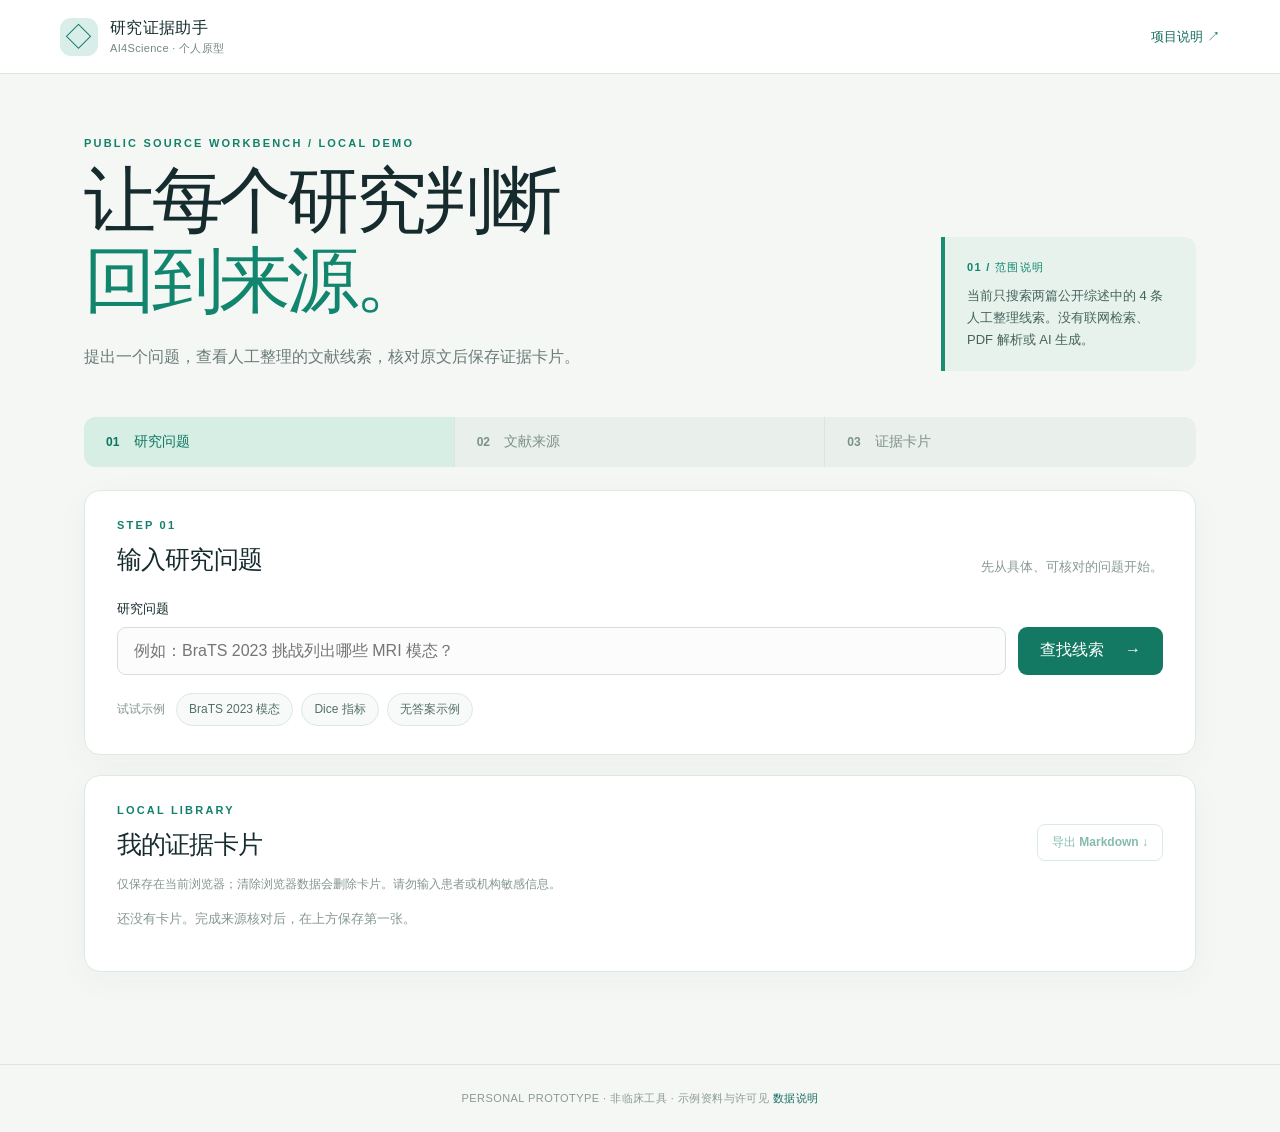
==== app/index.html @ b03d576d "Build traceable evidence product prototype" ====
<!doctype html>
<html lang="zh-CN">
<head>
  <meta charset="utf-8">
  <meta name="viewport" content="width=device-width, initial-scale=1">
  <title>研究证据助手｜本地演示</title>
  <link rel="stylesheet" href="styles.css">
</head>
<body>
  <header class="topbar">
    <div class="brand"><span class="brand-icon">◇</span><span>研究证据助手 <small>AI4Science · 个人原型</small></span></div>
    <a href="../README.md">项目说明 ↗</a>
  </header>
  <main>
    <section class="hero">
      <div><p class="eyebrow">PUBLIC SOURCE WORKBENCH / LOCAL DEMO</p><h1>让每个研究判断<br><em>回到来源。</em></h1><p class="lead">提出一个问题，查看人工整理的文献线索，核对原文后保存证据卡片。</p></div>
      <div class="hero-note"><span>01 / 范围说明</span><p>当前只搜索两篇公开综述中的 4 条人工整理线索。没有联网检索、PDF 解析或 AI 生成。</p></div>
    </section>
    <ol class="steps" aria-label="工作步骤"><li class="active">01 <span>研究问题</span></li><li>02 <span>文献来源</span></li><li>03 <span>证据卡片</span></li></ol>

    <section class="panel query-panel" aria-labelledby="query-title">
      <div class="section-head"><div><p class="eyebrow">STEP 01</p><h2 id="query-title">输入研究问题</h2></div><p>先从具体、可核对的问题开始。</p></div>
      <form id="query-form"><label for="question">研究问题</label><div class="query-row"><input id="question" name="question" type="text" maxlength="300" placeholder="例如：BraTS 2023 挑战列出哪些 MRI 模态？" autocomplete="off" required><button type="submit">查找线索 <span>→</span></button></div></form>
      <div class="examples"><span>试试示例</span><button type="button" data-example="BraTS 2023 挑战列出哪些 MRI 模态？">BraTS 2023 模态</button><button type="button" data-example="Dice 系数主要衡量什么？">Dice 指标</button><button type="button" data-example="SegMamba 在 BraTS 2023 上的 WT Dice 精确数值是多少？">无答案示例</button></div>
    </section>

    <section class="panel" id="results-panel" aria-labelledby="results-title" hidden>
      <div class="section-head"><div><p class="eyebrow">STEP 02</p><h2 id="results-title">文献与来源</h2></div><p id="results-count"></p></div>
      <div id="results" aria-live="polite"></div>
    </section>

    <section class="panel" id="editor-panel" aria-labelledby="editor-title" hidden>
      <div class="section-head"><div><p class="eyebrow">STEP 03</p><h2 id="editor-title">整理证据卡片</h2></div><p>写下你核对原文后的判断。</p></div>
      <div id="selected-source" class="selected-source"></div>
      <form id="card-form"><label for="judgment">我的判断 <span class="required">必填</span></label><textarea id="judgment" rows="3" maxlength="1000" required placeholder="只写来源可以支持的具体判断；如未核对，请勿保存。"></textarea><label for="limitation">局限与待核验</label><textarea id="limitation" rows="2" maxlength="1000" placeholder="例如：此处为综述的二手信息，需回看原始挑战资料。"></textarea><div class="form-actions"><button type="submit">保存卡片 <span>→</span></button><span id="save-message" role="status"></span></div></form>
    </section>

    <section class="panel library" aria-labelledby="library-title"><div class="section-head"><div><p class="eyebrow">LOCAL LIBRARY</p><h2 id="library-title">我的证据卡片</h2></div><button type="button" class="outline" id="export-button" disabled>导出 Markdown ↓</button></div><p class="privacy">仅保存在当前浏览器；清除浏览器数据会删除卡片。请勿输入患者或机构敏感信息。</p><div id="cards"></div></section>
  </main>
  <footer>PERSONAL PROTOTYPE · 非临床工具 · 示例资料与许可见 <a href="../data/README.md">数据说明</a></footer>
  <script type="module" src="main.mjs"></script>
</body>
</html>
---- app/styles.css ----
:root{font-family:Inter,"Segoe UI","Microsoft YaHei",sans-serif;color:#152b2d;background:#f5f7f4;font-synthesis:none}*{box-sizing:border-box}html{scroll-behavior:smooth}body{margin:0}button,input,textarea{font:inherit}button{cursor:pointer}a{color:#146b5f;text-decoration:none}a:hover{text-decoration:underline}.topbar{height:74px;border-bottom:1px solid #dce5df;background:#fff;display:flex;align-items:center;justify-content:space-between;padding:0 max(24px,calc((100vw - 1160px)/2))}.topbar>a{font-size:13px;font-weight:700}.brand{display:flex;align-items:center;gap:12px;font-weight:800;letter-spacing:.02em}.brand small{display:block;color:#738883;font-size:11px;font-weight:500;margin-top:2px}.brand-icon{width:38px;height:38px;display:grid;place-items:center;border-radius:11px;background:#d9eee8;color:#0d7765;font-size:27px}main{max-width:1160px;margin:auto;padding:0 24px 72px}.hero{display:flex;justify-content:space-between;gap:48px;align-items:end;padding:63px 0 46px}.eyebrow{margin:0 0 12px;color:#13806b;font-size:11px;font-weight:800;letter-spacing:.2em}.hero h1{font-size:clamp(42px,6vw,72px);line-height:1.11;letter-spacing:-.06em;margin:0}.hero h1 em{font-style:normal;color:#11856d}.lead{color:#687b78;font-size:16px;margin:22px 0 0;line-height:1.75}.hero-note{width:255px;flex-shrink:0;background:#e7f2ed;border-left:4px solid #1a8c72;padding:20px 22px;border-radius:0 12px 12px 0}.hero-note span{font-size:11px;color:#11856d;font-weight:800;letter-spacing:.12em}.hero-note p{font-size:13px;line-height:1.7;margin:10px 0 0;color:#45635b}.steps{display:grid;grid-template-columns:repeat(3,1fr);list-style:none;padding:0;margin:0 0 23px;background:#e9efeb;border-radius:12px;overflow:hidden}.steps li{padding:16px 22px;color:#7c918a;font-size:12px;font-weight:800;border-right:1px solid #dbe5df}.steps li:last-child{border:0}.steps li span{font-size:14px;margin-left:11px}.steps .active{background:#d7eee5;color:#0b765f}.panel{background:#fff;border:1px solid #e0e8e2;box-shadow:0 8px 34px rgba(29,57,47,.035);border-radius:16px;padding:28px 32px;margin:0 0 20px;scroll-margin-top:25px}.panel[hidden]{display:none}.section-head{display:flex;justify-content:space-between;align-items:end;gap:20px;margin-bottom:24px}.section-head h2{font-size:25px;letter-spacing:-.035em;margin:0}.section-head>p{margin:0;color:#879992;font-size:13px}.query-panel label,#card-form label{display:block;margin-bottom:9px;font-weight:700;font-size:13px}.query-row{display:flex;gap:12px}.query-row input{flex:1;min-width:0;border:1px solid #d4e0da;border-radius:9px;padding:14px 16px;color:#183e38;background:#fbfcfb}.query-row input:focus,textarea:focus{outline:2px solid #70bea5;outline-offset:1px}.query-row button,#card-form button{border:0;border-radius:9px;background:#137963;color:#fff;font-weight:700;padding:13px 22px;white-space:nowrap}.query-row button:hover,#card-form button:hover{background:#0e5c4c}.query-row button span,#card-form button span{margin-left:17px}.examples{display:flex;align-items:center;gap:8px;flex-wrap:wrap;margin-top:18px}.examples span{font-size:12px;color:#82948c;margin-right:3px}.examples button{border:1px solid #dce8e1;background:#f7faf8;border-radius:30px;color:#557068;padding:7px 12px;font-size:12px}.examples button:hover{border-color:#77bba5;color:#0a765e}.notice{background:#eff7f3;border-radius:9px;padding:12px 16px;color:#3d675b;font-size:13px}.result-card,.saved-card{border-top:1px solid #e7eee9;padding:20px 0 6px}.result-meta{color:#178166;font-size:11px;font-weight:800;letter-spacing:.04em;margin:0 0 8px}.result-card h3,.saved-card h3{font-size:18px;line-height:1.45;margin:0 0 10px}.summary{color:#506963;line-height:1.75;font-size:14px;margin:0 0 14px}.result-actions{display:flex;align-items:center;gap:20px;margin:14px 0}.result-actions a{font-size:13px;font-weight:700}.outline{background:#fff;color:#0d7962;border:1px solid #b6d8c9;border-radius:8px;padding:9px 14px;font-size:12px;font-weight:800}.outline:hover{background:#eaf5f0}.outline:disabled{opacity:.5;cursor:not-allowed}.selected-source{display:grid;gap:5px;background:#f0f7f3;padding:15px 18px;border-radius:9px;margin-bottom:22px;color:#42665a;font-size:12px}.selected-source strong{font-size:14px;color:#173f34}.source-label{color:#13806b;font-weight:800;font-size:11px}.required{color:#bb5e34;font-size:11px;margin-left:8px}textarea{display:block;width:100%;border:1px solid #d4e0da;border-radius:9px;padding:13px 15px;resize:vertical;line-height:1.5;margin-bottom:19px;color:#193a35;background:#fbfcfb}.form-actions{display:flex;align-items:center;gap:14px}.form-actions>span{color:#168066;font-size:12px}.privacy{font-size:12px;color:#84968e;margin:-9px 0 17px}.empty{background:#f8faf8;border:1px dashed #cbdcd1;border-radius:10px;padding:25px;color:#4e6a5c}.empty p{font-size:13px;line-height:1.6;margin-bottom:0}.empty-cards{color:#87988f;font-size:13px;margin:15px 0}.saved-card .limitation{font-size:12px;color:#73867c}.text-button{border:0;background:none;color:#9b5545;padding:0;font-size:13px}.text-button:hover{text-decoration:underline}footer{border-top:1px solid #dce5df;text-align:center;color:#8a9a92;font-size:11px;letter-spacing:.04em;padding:26px 15px}@media(max-width:700px){.topbar{padding:0 18px}.topbar>a{display:none}main{padding:0 16px 50px}.hero{display:block;padding:42px 0 25px}.hero-note{width:auto;margin-top:24px}.steps li{padding:13px 10px;font-size:10px}.steps li span{display:block;margin:4px 0 0;font-size:12px}.panel{padding:22px 18px}.section-head{align-items:start}.section-head>p{max-width:130px;text-align:right}.query-row{display:block}.query-row input,.query-row button{width:100%}.query-row button{margin-top:10px}}
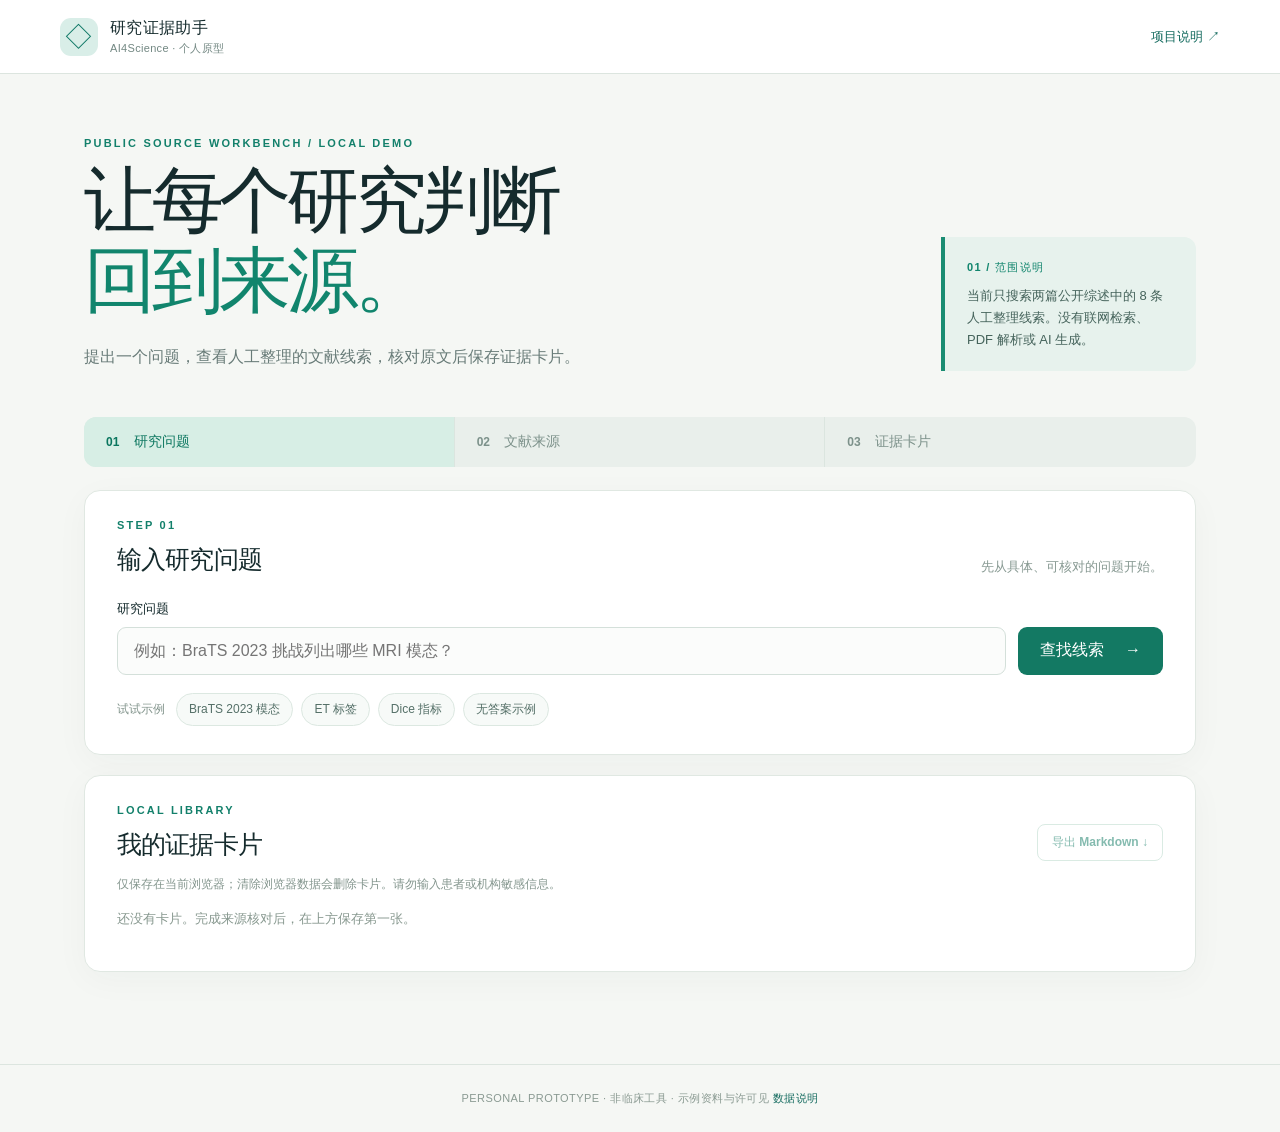
==== commit c842347a: "Expand evidence lookup and provenance workflow" ====
--- a/app/index.html
+++ b/app/index.html
@@ -14,14 +14,14 @@
   <main>
     <section class="hero">
       <div><p class="eyebrow">PUBLIC SOURCE WORKBENCH / LOCAL DEMO</p><h1>让每个研究判断<br><em>回到来源。</em></h1><p class="lead">提出一个问题，查看人工整理的文献线索，核对原文后保存证据卡片。</p></div>
-      <div class="hero-note"><span>01 / 范围说明</span><p>当前只搜索两篇公开综述中的 4 条人工整理线索。没有联网检索、PDF 解析或 AI 生成。</p></div>
+      <div class="hero-note"><span>01 / 范围说明</span><p>当前只搜索两篇公开综述中的 8 条人工整理线索。没有联网检索、PDF 解析或 AI 生成。</p></div>
     </section>
     <ol class="steps" aria-label="工作步骤"><li class="active">01 <span>研究问题</span></li><li>02 <span>文献来源</span></li><li>03 <span>证据卡片</span></li></ol>
 
     <section class="panel query-panel" aria-labelledby="query-title">
       <div class="section-head"><div><p class="eyebrow">STEP 01</p><h2 id="query-title">输入研究问题</h2></div><p>先从具体、可核对的问题开始。</p></div>
       <form id="query-form"><label for="question">研究问题</label><div class="query-row"><input id="question" name="question" type="text" maxlength="300" placeholder="例如：BraTS 2023 挑战列出哪些 MRI 模态？" autocomplete="off" required><button type="submit">查找线索 <span>→</span></button></div></form>
-      <div class="examples"><span>试试示例</span><button type="button" data-example="BraTS 2023 挑战列出哪些 MRI 模态？">BraTS 2023 模态</button><button type="button" data-example="Dice 系数主要衡量什么？">Dice 指标</button><button type="button" data-example="SegMamba 在 BraTS 2023 上的 WT Dice 精确数值是多少？">无答案示例</button></div>
+      <div class="examples"><span>试试示例</span><button type="button" data-example="BraTS 2023 挑战列出哪些 MRI 模态？">BraTS 2023 模态</button><button type="button" data-example="BraTS 2023 的 ET 标签数值更新成几？">ET 标签</button><button type="button" data-example="Dice 系数主要衡量什么？">Dice 指标</button><button type="button" data-example="SegMamba 在 BraTS 2023 上的 WT Dice 精确数值是多少？">无答案示例</button></div>
     </section>
 
     <section class="panel" id="results-panel" aria-labelledby="results-title" hidden>
@@ -32,7 +32,7 @@
     <section class="panel" id="editor-panel" aria-labelledby="editor-title" hidden>
       <div class="section-head"><div><p class="eyebrow">STEP 03</p><h2 id="editor-title">整理证据卡片</h2></div><p>写下你核对原文后的判断。</p></div>
       <div id="selected-source" class="selected-source"></div>
-      <form id="card-form"><label for="judgment">我的判断 <span class="required">必填</span></label><textarea id="judgment" rows="3" maxlength="1000" required placeholder="只写来源可以支持的具体判断；如未核对，请勿保存。"></textarea><label for="limitation">局限与待核验</label><textarea id="limitation" rows="2" maxlength="1000" placeholder="例如：此处为综述的二手信息，需回看原始挑战资料。"></textarea><div class="form-actions"><button type="submit">保存卡片 <span>→</span></button><span id="save-message" role="status"></span></div></form>
+      <form id="card-form"><label for="judgment">我的判断 <span class="required">必填</span></label><textarea id="judgment" rows="3" maxlength="1000" required placeholder="只写来源可以支持的具体判断；如未核对，请勿保存。"></textarea><label for="limitation">局限与待核验</label><textarea id="limitation" rows="2" maxlength="1000" placeholder="例如：此处为综述的二手信息，需回看原始挑战资料。"></textarea><label class="check-row" for="confirmed"><input id="confirmed" type="checkbox" required>我已打开并核对原文位置；这是我的自我确认。</label><div class="form-actions"><button type="submit">保存卡片 <span>→</span></button><span id="save-message" role="status"></span></div></form>
     </section>
 
     <section class="panel library" aria-labelledby="library-title"><div class="section-head"><div><p class="eyebrow">LOCAL LIBRARY</p><h2 id="library-title">我的证据卡片</h2></div><button type="button" class="outline" id="export-button" disabled>导出 Markdown ↓</button></div><p class="privacy">仅保存在当前浏览器；清除浏览器数据会删除卡片。请勿输入患者或机构敏感信息。</p><div id="cards"></div></section>
--- a/app/styles.css
+++ b/app/styles.css
@@ -1 +1 @@
-:root{font-family:Inter,"Segoe UI","Microsoft YaHei",sans-serif;color:#152b2d;background:#f5f7f4;font-synthesis:none}*{box-sizing:border-box}html{scroll-behavior:smooth}body{margin:0}button,input,textarea{font:inherit}button{cursor:pointer}a{color:#146b5f;text-decoration:none}a:hover{text-decoration:underline}.topbar{height:74px;border-bottom:1px solid #dce5df;background:#fff;display:flex;align-items:center;justify-content:space-between;padding:0 max(24px,calc((100vw - 1160px)/2))}.topbar>a{font-size:13px;font-weight:700}.brand{display:flex;align-items:center;gap:12px;font-weight:800;letter-spacing:.02em}.brand small{display:block;color:#738883;font-size:11px;font-weight:500;margin-top:2px}.brand-icon{width:38px;height:38px;display:grid;place-items:center;border-radius:11px;background:#d9eee8;color:#0d7765;font-size:27px}main{max-width:1160px;margin:auto;padding:0 24px 72px}.hero{display:flex;justify-content:space-between;gap:48px;align-items:end;padding:63px 0 46px}.eyebrow{margin:0 0 12px;color:#13806b;font-size:11px;font-weight:800;letter-spacing:.2em}.hero h1{font-size:clamp(42px,6vw,72px);line-height:1.11;letter-spacing:-.06em;margin:0}.hero h1 em{font-style:normal;color:#11856d}.lead{color:#687b78;font-size:16px;margin:22px 0 0;line-height:1.75}.hero-note{width:255px;flex-shrink:0;background:#e7f2ed;border-left:4px solid #1a8c72;padding:20px 22px;border-radius:0 12px 12px 0}.hero-note span{font-size:11px;color:#11856d;font-weight:800;letter-spacing:.12em}.hero-note p{font-size:13px;line-height:1.7;margin:10px 0 0;color:#45635b}.steps{display:grid;grid-template-columns:repeat(3,1fr);list-style:none;padding:0;margin:0 0 23px;background:#e9efeb;border-radius:12px;overflow:hidden}.steps li{padding:16px 22px;color:#7c918a;font-size:12px;font-weight:800;border-right:1px solid #dbe5df}.steps li:last-child{border:0}.steps li span{font-size:14px;margin-left:11px}.steps .active{background:#d7eee5;color:#0b765f}.panel{background:#fff;border:1px solid #e0e8e2;box-shadow:0 8px 34px rgba(29,57,47,.035);border-radius:16px;padding:28px 32px;margin:0 0 20px;scroll-margin-top:25px}.panel[hidden]{display:none}.section-head{display:flex;justify-content:space-between;align-items:end;gap:20px;margin-bottom:24px}.section-head h2{font-size:25px;letter-spacing:-.035em;margin:0}.section-head>p{margin:0;color:#879992;font-size:13px}.query-panel label,#card-form label{display:block;margin-bottom:9px;font-weight:700;font-size:13px}.query-row{display:flex;gap:12px}.query-row input{flex:1;min-width:0;border:1px solid #d4e0da;border-radius:9px;padding:14px 16px;color:#183e38;background:#fbfcfb}.query-row input:focus,textarea:focus{outline:2px solid #70bea5;outline-offset:1px}.query-row button,#card-form button{border:0;border-radius:9px;background:#137963;color:#fff;font-weight:700;padding:13px 22px;white-space:nowrap}.query-row button:hover,#card-form button:hover{background:#0e5c4c}.query-row button span,#card-form button span{margin-left:17px}.examples{display:flex;align-items:center;gap:8px;flex-wrap:wrap;margin-top:18px}.examples span{font-size:12px;color:#82948c;margin-right:3px}.examples button{border:1px solid #dce8e1;background:#f7faf8;border-radius:30px;color:#557068;padding:7px 12px;font-size:12px}.examples button:hover{border-color:#77bba5;color:#0a765e}.notice{background:#eff7f3;border-radius:9px;padding:12px 16px;color:#3d675b;font-size:13px}.result-card,.saved-card{border-top:1px solid #e7eee9;padding:20px 0 6px}.result-meta{color:#178166;font-size:11px;font-weight:800;letter-spacing:.04em;margin:0 0 8px}.result-card h3,.saved-card h3{font-size:18px;line-height:1.45;margin:0 0 10px}.summary{color:#506963;line-height:1.75;font-size:14px;margin:0 0 14px}.result-actions{display:flex;align-items:center;gap:20px;margin:14px 0}.result-actions a{font-size:13px;font-weight:700}.outline{background:#fff;color:#0d7962;border:1px solid #b6d8c9;border-radius:8px;padding:9px 14px;font-size:12px;font-weight:800}.outline:hover{background:#eaf5f0}.outline:disabled{opacity:.5;cursor:not-allowed}.selected-source{display:grid;gap:5px;background:#f0f7f3;padding:15px 18px;border-radius:9px;margin-bottom:22px;color:#42665a;font-size:12px}.selected-source strong{font-size:14px;color:#173f34}.source-label{color:#13806b;font-weight:800;font-size:11px}.required{color:#bb5e34;font-size:11px;margin-left:8px}textarea{display:block;width:100%;border:1px solid #d4e0da;border-radius:9px;padding:13px 15px;resize:vertical;line-height:1.5;margin-bottom:19px;color:#193a35;background:#fbfcfb}.form-actions{display:flex;align-items:center;gap:14px}.form-actions>span{color:#168066;font-size:12px}.privacy{font-size:12px;color:#84968e;margin:-9px 0 17px}.empty{background:#f8faf8;border:1px dashed #cbdcd1;border-radius:10px;padding:25px;color:#4e6a5c}.empty p{font-size:13px;line-height:1.6;margin-bottom:0}.empty-cards{color:#87988f;font-size:13px;margin:15px 0}.saved-card .limitation{font-size:12px;color:#73867c}.text-button{border:0;background:none;color:#9b5545;padding:0;font-size:13px}.text-button:hover{text-decoration:underline}footer{border-top:1px solid #dce5df;text-align:center;color:#8a9a92;font-size:11px;letter-spacing:.04em;padding:26px 15px}@media(max-width:700px){.topbar{padding:0 18px}.topbar>a{display:none}main{padding:0 16px 50px}.hero{display:block;padding:42px 0 25px}.hero-note{width:auto;margin-top:24px}.steps li{padding:13px 10px;font-size:10px}.steps li span{display:block;margin:4px 0 0;font-size:12px}.panel{padding:22px 18px}.section-head{align-items:start}.section-head>p{max-width:130px;text-align:right}.query-row{display:block}.query-row input,.query-row button{width:100%}.query-row button{margin-top:10px}}
+:root{font-family:Inter,"Segoe UI","Microsoft YaHei",sans-serif;color:#152b2d;background:#f5f7f4;font-synthesis:none}*{box-sizing:border-box}html{scroll-behavior:smooth}body{margin:0}button,input,textarea{font:inherit}button{cursor:pointer}a{color:#146b5f;text-decoration:none}a:hover{text-decoration:underline}.topbar{height:74px;border-bottom:1px solid #dce5df;background:#fff;display:flex;align-items:center;justify-content:space-between;padding:0 max(24px,calc((100vw - 1160px)/2))}.topbar>a{font-size:13px;font-weight:700}.brand{display:flex;align-items:center;gap:12px;font-weight:800;letter-spacing:.02em}.brand small{display:block;color:#738883;font-size:11px;font-weight:500;margin-top:2px}.brand-icon{width:38px;height:38px;display:grid;place-items:center;border-radius:11px;background:#d9eee8;color:#0d7765;font-size:27px}main{max-width:1160px;margin:auto;padding:0 24px 72px}.hero{display:flex;justify-content:space-between;gap:48px;align-items:end;padding:63px 0 46px}.eyebrow{margin:0 0 12px;color:#13806b;font-size:11px;font-weight:800;letter-spacing:.2em}.hero h1{font-size:clamp(42px,6vw,72px);line-height:1.11;letter-spacing:-.06em;margin:0}.hero h1 em{font-style:normal;color:#11856d}.lead{color:#687b78;font-size:16px;margin:22px 0 0;line-height:1.75}.hero-note{width:255px;flex-shrink:0;background:#e7f2ed;border-left:4px solid #1a8c72;padding:20px 22px;border-radius:0 12px 12px 0}.hero-note span{font-size:11px;color:#11856d;font-weight:800;letter-spacing:.12em}.hero-note p{font-size:13px;line-height:1.7;margin:10px 0 0;color:#45635b}.steps{display:grid;grid-template-columns:repeat(3,1fr);list-style:none;padding:0;margin:0 0 23px;background:#e9efeb;border-radius:12px;overflow:hidden}.steps li{padding:16px 22px;color:#7c918a;font-size:12px;font-weight:800;border-right:1px solid #dbe5df}.steps li:last-child{border:0}.steps li span{font-size:14px;margin-left:11px}.steps .active{background:#d7eee5;color:#0b765f}.panel{background:#fff;border:1px solid #e0e8e2;box-shadow:0 8px 34px rgba(29,57,47,.035);border-radius:16px;padding:28px 32px;margin:0 0 20px;scroll-margin-top:25px}.panel[hidden]{display:none}.section-head{display:flex;justify-content:space-between;align-items:end;gap:20px;margin-bottom:24px}.section-head h2{font-size:25px;letter-spacing:-.035em;margin:0}.section-head>p{margin:0;color:#879992;font-size:13px}.query-panel label,#card-form label{display:block;margin-bottom:9px;font-weight:700;font-size:13px}.query-row{display:flex;gap:12px}.query-row input{flex:1;min-width:0;border:1px solid #d4e0da;border-radius:9px;padding:14px 16px;color:#183e38;background:#fbfcfb}.query-row input:focus,textarea:focus{outline:2px solid #70bea5;outline-offset:1px}.query-row button,#card-form button{border:0;border-radius:9px;background:#137963;color:#fff;font-weight:700;padding:13px 22px;white-space:nowrap}.query-row button:hover,#card-form button:hover{background:#0e5c4c}.query-row button span,#card-form button span{margin-left:17px}.examples{display:flex;align-items:center;gap:8px;flex-wrap:wrap;margin-top:18px}.examples span{font-size:12px;color:#82948c;margin-right:3px}.examples button{border:1px solid #dce8e1;background:#f7faf8;border-radius:30px;color:#557068;padding:7px 12px;font-size:12px}.examples button:hover{border-color:#77bba5;color:#0a765e}.notice{background:#eff7f3;border-radius:9px;padding:12px 16px;color:#3d675b;font-size:13px}.result-card,.saved-card{border-top:1px solid #e7eee9;padding:20px 0 6px}.result-meta{color:#178166;font-size:11px;font-weight:800;letter-spacing:.04em;margin:0 0 8px}.result-card h3,.saved-card h3{font-size:18px;line-height:1.45;margin:0 0 10px}.summary{color:#506963;line-height:1.75;font-size:14px;margin:0 0 14px}.source-details{color:#71877d;font-size:11px;line-height:1.6}.result-actions{display:flex;align-items:center;gap:20px;margin:14px 0}.result-actions a{font-size:13px;font-weight:700}.outline{background:#fff;color:#0d7962;border:1px solid #b6d8c9;border-radius:8px;padding:9px 14px;font-size:12px;font-weight:800}.outline:hover{background:#eaf5f0}.outline:disabled{opacity:.5;cursor:not-allowed}.selected-source{display:grid;gap:5px;background:#f0f7f3;padding:15px 18px;border-radius:9px;margin-bottom:22px;color:#42665a;font-size:12px}.selected-source strong{font-size:14px;color:#173f34}.source-label{color:#13806b;font-weight:800;font-size:11px}.required{color:#bb5e34;font-size:11px;margin-left:8px}textarea{display:block;width:100%;border:1px solid #d4e0da;border-radius:9px;padding:13px 15px;resize:vertical;line-height:1.5;margin-bottom:19px;color:#193a35;background:#fbfcfb}.check-row{display:flex!important;align-items:flex-start;gap:9px;color:#46685d;font-weight:500!important;line-height:1.5;margin-bottom:20px!important}.check-row input{margin-top:2px;accent-color:#137963}.form-actions{display:flex;align-items:center;gap:14px}.form-actions>span{color:#168066;font-size:12px}.privacy{font-size:12px;color:#84968e;margin:-9px 0 17px}.empty{background:#f8faf8;border:1px dashed #cbdcd1;border-radius:10px;padding:25px;color:#4e6a5c}.empty p{font-size:13px;line-height:1.6;margin-bottom:0}.empty-cards{color:#87988f;font-size:13px;margin:15px 0}.saved-card .limitation{font-size:12px;color:#73867c}.text-button{border:0;background:none;color:#9b5545;padding:0;font-size:13px}.text-button:hover{text-decoration:underline}footer{border-top:1px solid #dce5df;text-align:center;color:#8a9a92;font-size:11px;letter-spacing:.04em;padding:26px 15px}@media(max-width:700px){.topbar{padding:0 18px}.topbar>a{display:none}main{padding:0 16px 50px}.hero{display:block;padding:42px 0 25px}.hero-note{width:auto;margin-top:24px}.steps li{padding:13px 10px;font-size:10px}.steps li span{display:block;margin:4px 0 0;font-size:12px}.panel{padding:22px 18px}.section-head{align-items:start}.section-head>p{max-width:130px;text-align:right}.query-row{display:block}.query-row input,.query-row button{width:100%}.query-row button{margin-top:10px}}
